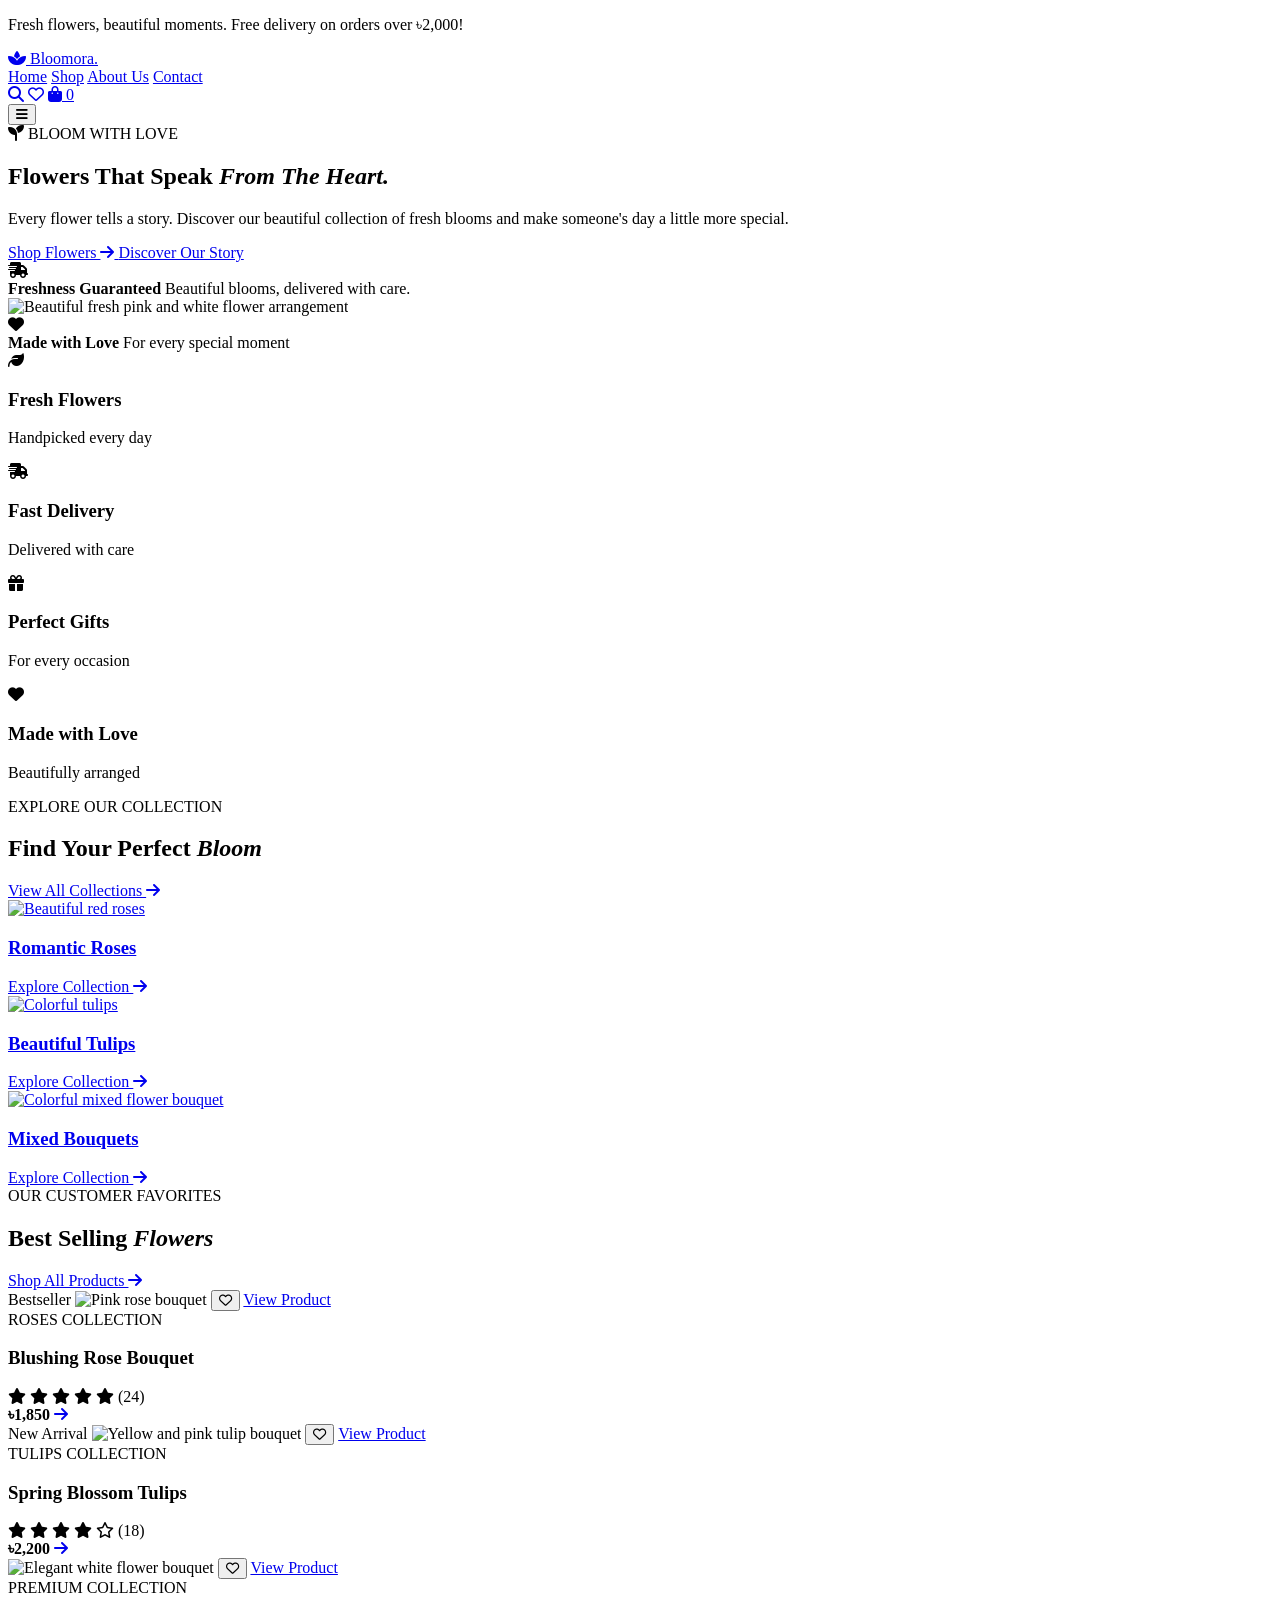
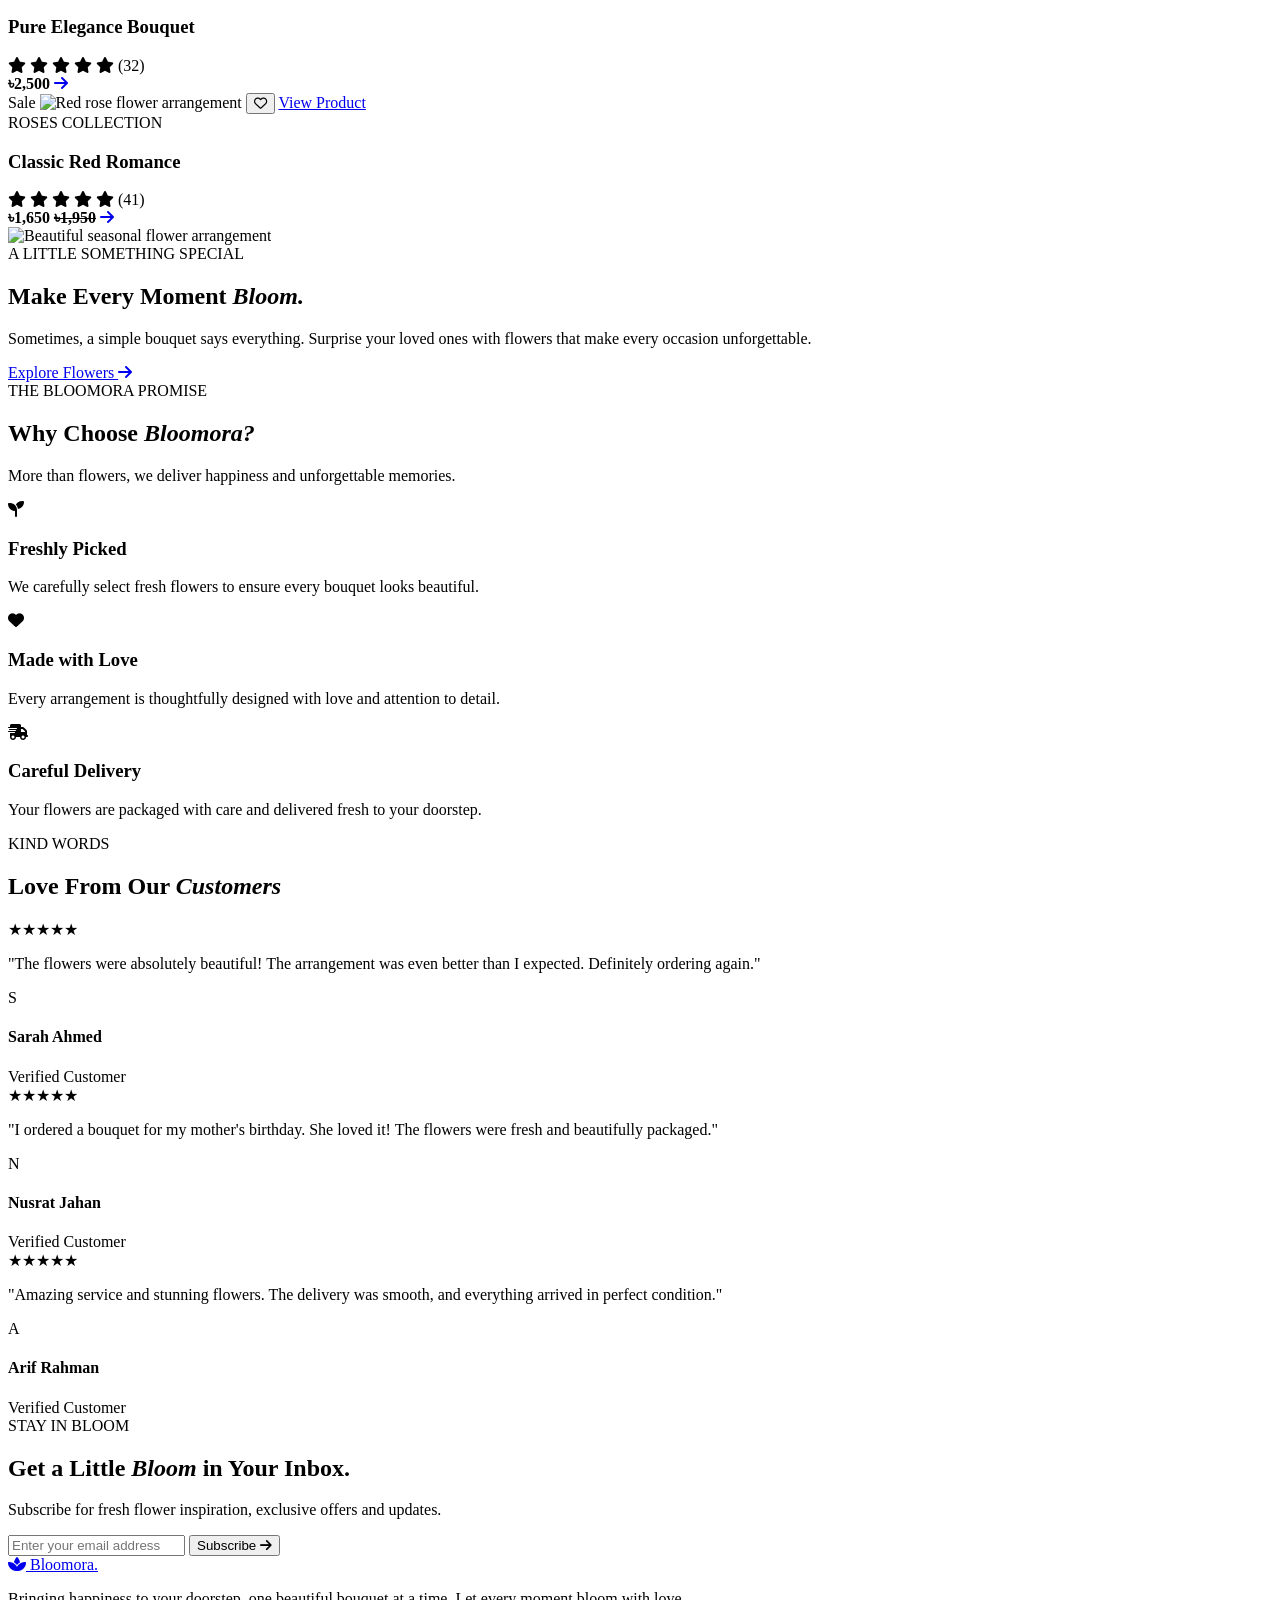
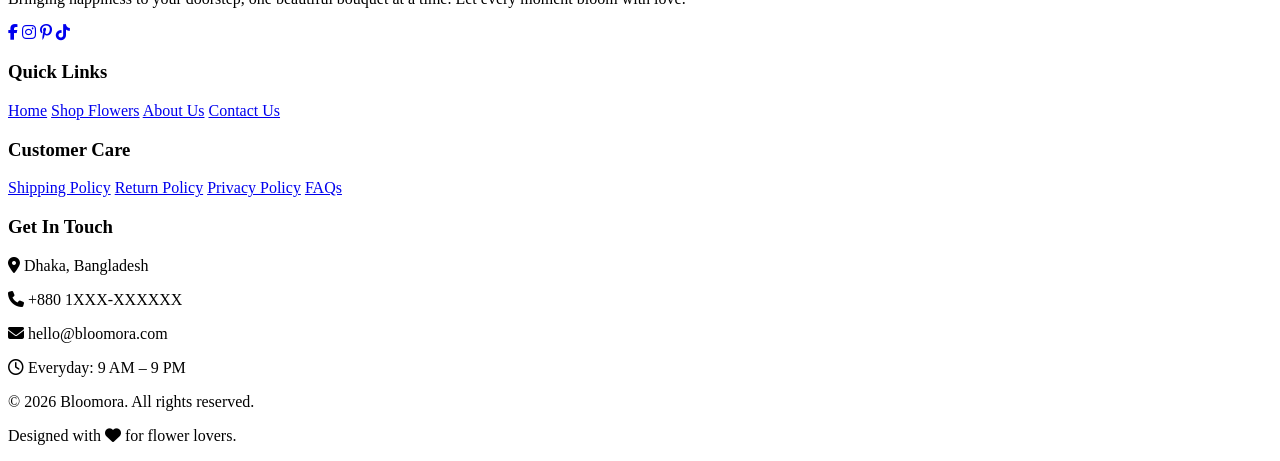
==== index.html @ 62928b1f "Add files via upload" ====
<!DOCTYPE html>
<html lang="en">
<head>
    <meta charset="UTF-8">
    <meta name="viewport" content="width=device-width, initial-scale=1.0">
    <meta name="description" content="Discover beautiful flower bouquets and fresh floral arrangements at Bloomora. Send flowers and make every moment special.">

    <title>Bloomora | Flowers That Speak From The Heart</title>

    <!-- Google Fonts -->
    <link rel="preconnect" href="https://fonts.googleapis.com">
    <link rel="preconnect" href="https://fonts.gstatic.com" crossorigin>
    <link href="https://fonts.googleapis.com/css2?family=DM+Sans:wght@400;500;600;700;800&family=Playfair+Display:ital,wght@0,500;0,600;0,700;1,500;1,600&display=swap" rel="stylesheet">

    <!-- Font Awesome -->
    <link rel="stylesheet" href="https://cdnjs.cloudflare.com/ajax/libs/font-awesome/6.7.2/css/all.min.css">

    <!-- Custom CSS -->
    <link rel="stylesheet" href="css/style.css">
</head>

<body>

    <!-- Announcement Bar -->
    <div class="announcement-bar">
        <p>Fresh flowers, beautiful moments. Free delivery on orders over ৳2,000!</p>
    </div>

    <!-- Header -->
    <header class="header">
        <div class="container navbar">

            <a href="index.html" class="logo">
                <i class="fa-solid fa-spa"></i>
                Bloomora<span>.</span>
            </a>

            <nav class="nav-menu">
                <a href="index.html" class="active">Home</a>
                <a href="product.html">Shop</a>
                <a href="about.html">About Us</a>
                <a href="contact.html">Contact</a>
            </nav>

            <div class="nav-icons">
                <a href="product.html" aria-label="Search"><i class="fa-solid fa-magnifying-glass"></i></a>
                <a href="#" aria-label="Wishlist"><i class="fa-regular fa-heart"></i></a>
                <a href="#" class="cart-icon" aria-label="Shopping cart">
                    <i class="fa-solid fa-bag-shopping"></i>
                    <span>0</span>
                </a>
            </div>

            <button class="menu-toggle" aria-label="Open menu">
                <i class="fa-solid fa-bars"></i>
            </button>

        </div>
    </header>


    <main>

        <!-- Hero Section -->
        <section class="hero">
            <div class="container hero-content">

                <div class="hero-text">
                    <span class="section-tag">
                        <i class="fa-solid fa-seedling"></i>
                        BLOOM WITH LOVE
                    </span>

                    <h1>Flowers That Speak <em>From The Heart.</em></h1>

                    <p>
                        Every flower tells a story. Discover our beautiful
                        collection of fresh blooms and make someone's day
                        a little more special.
                    </p>

                    <div class="hero-buttons">
                        <a href="product.html" class="btn btn-primary">
                            Shop Flowers <i class="fa-solid fa-arrow-right"></i>
                        </a>

                        <a href="about.html" class="btn btn-outline">
                            Discover Our Story
                        </a>
                    </div>

                    <div class="hero-note">
                        <div class="hero-note-icon">
                            <i class="fa-solid fa-truck-fast"></i>
                        </div>
                        <div>
                            <strong>Freshness Guaranteed</strong>
                            <span>Beautiful blooms, delivered with care.</span>
                        </div>
                    </div>
                </div>

                <div class="hero-image">
                    <img
                        src="https://images.unsplash.com/photo-1490750967868-88aa4486c946?auto=format&fit=crop&w=1000&q=85"
                        alt="Beautiful fresh pink and white flower arrangement"
                    >

                    <div class="hero-floating-card">
                        <i class="fa-solid fa-heart"></i>
                        <div>
                            <strong>Made with Love</strong>
                            <span>For every special moment</span>
                        </div>
                    </div>
                </div>

            </div>
        </section>


        <!-- Benefits Section -->
        <section class="benefits-section">
            <div class="container benefits-grid">

                <div class="benefit-item">
                    <i class="fa-solid fa-leaf"></i>
                    <div>
                        <h3>Fresh Flowers</h3>
                        <p>Handpicked every day</p>
                    </div>
                </div>

                <div class="benefit-item">
                    <i class="fa-solid fa-truck-fast"></i>
                    <div>
                        <h3>Fast Delivery</h3>
                        <p>Delivered with care</p>
                    </div>
                </div>

                <div class="benefit-item">
                    <i class="fa-solid fa-gift"></i>
                    <div>
                        <h3>Perfect Gifts</h3>
                        <p>For every occasion</p>
                    </div>
                </div>

                <div class="benefit-item">
                    <i class="fa-solid fa-heart"></i>
                    <div>
                        <h3>Made with Love</h3>
                        <p>Beautifully arranged</p>
                    </div>
                </div>

            </div>
        </section>


        <!-- Categories Section -->
        <section class="categories-section section-padding">
            <div class="container">

                <div class="section-heading">
                    <div>
                        <span class="section-tag">EXPLORE OUR COLLECTION</span>
                        <h2>Find Your Perfect <em>Bloom</em></h2>
                    </div>

                    <a href="product.html" class="text-link">
                        View All Collections <i class="fa-solid fa-arrow-right"></i>
                    </a>
                </div>

                <div class="categories-grid">

                    <a href="product.html" class="category-card">
                        <img
                            src="https://images.unsplash.com/photo-1494972308805-463bc619d34e?auto=format&fit=crop&w=700&q=85"
                            alt="Beautiful red roses"
                        >
                        <div class="category-overlay">
                            <h3>Romantic Roses</h3>
                            <span>Explore Collection <i class="fa-solid fa-arrow-right"></i></span>
                        </div>
                    </a>

                    <a href="product.html" class="category-card">
                        <img
                            src="https://images.unsplash.com/photo-1520763185298-1b434c919102?auto=format&fit=crop&w=700&q=85"
                            alt="Colorful tulips"
                        >
                        <div class="category-overlay">
                            <h3>Beautiful Tulips</h3>
                            <span>Explore Collection <i class="fa-solid fa-arrow-right"></i></span>
                        </div>
                    </a>

                    <a href="product.html" class="category-card">
                        <img
                            src="https://images.unsplash.com/photo-1508610048659-a06b669e3321?auto=format&fit=crop&w=700&q=85"
                            alt="Colorful mixed flower bouquet"
                        >
                        <div class="category-overlay">
                            <h3>Mixed Bouquets</h3>
                            <span>Explore Collection <i class="fa-solid fa-arrow-right"></i></span>
                        </div>
                    </a>

                </div>
            </div>
        </section>


        <!-- Best Sellers -->
        <section class="products-section section-padding">
            <div class="container">

                <div class="section-heading">
                    <div>
                        <span class="section-tag">OUR CUSTOMER FAVORITES</span>
                        <h2>Best Selling <em>Flowers</em></h2>
                    </div>

                    <a href="product.html" class="text-link">
                        Shop All Products <i class="fa-solid fa-arrow-right"></i>
                    </a>
                </div>

                <div class="products-grid">

                    <!-- Product 1 -->
                    <div class="product-card">
                        <div class="product-image">
                            <span class="product-badge">Bestseller</span>
                            <img
                                src="https://images.unsplash.com/photo-1525310072745-f49212b5ac6d?auto=format&fit=crop&w=700&q=85"
                                alt="Pink rose bouquet"
                            >
                            <button class="wishlist-btn" aria-label="Add to wishlist">
                                <i class="fa-regular fa-heart"></i>
                            </button>
                            <a href="product.html" class="quick-view">View Product</a>
                        </div>

                        <div class="product-info">
                            <span class="product-category">ROSES COLLECTION</span>
                            <h3>Blushing Rose Bouquet</h3>
                            <div class="product-rating">
                                <i class="fa-solid fa-star"></i>
                                <i class="fa-solid fa-star"></i>
                                <i class="fa-solid fa-star"></i>
                                <i class="fa-solid fa-star"></i>
                                <i class="fa-solid fa-star"></i>
                                <span>(24)</span>
                            </div>
                            <div class="product-bottom">
                                <strong>৳1,850</strong>
                                <a href="product.html" aria-label="View Blushing Rose Bouquet">
                                    <i class="fa-solid fa-arrow-right"></i>
                                </a>
                            </div>
                        </div>
                    </div>


                    <!-- Product 2 -->
                    <div class="product-card">
                        <div class="product-image">
                            <span class="product-badge badge-new">New Arrival</span>
                            <img
                                src="https://images.unsplash.com/photo-1520763185298-1b434c919102?auto=format&fit=crop&w=700&q=85"
                                alt="Yellow and pink tulip bouquet"
                            >
                            <button class="wishlist-btn" aria-label="Add to wishlist">
                                <i class="fa-regular fa-heart"></i>
                            </button>
                            <a href="product.html" class="quick-view">View Product</a>
                        </div>

                        <div class="product-info">
                            <span class="product-category">TULIPS COLLECTION</span>
                            <h3>Spring Blossom Tulips</h3>
                            <div class="product-rating">
                                <i class="fa-solid fa-star"></i>
                                <i class="fa-solid fa-star"></i>
                                <i class="fa-solid fa-star"></i>
                                <i class="fa-solid fa-star"></i>
                                <i class="fa-regular fa-star"></i>
                                <span>(18)</span>
                            </div>
                            <div class="product-bottom">
                                <strong>৳2,200</strong>
                                <a href="product.html" aria-label="View Spring Blossom Tulips">
                                    <i class="fa-solid fa-arrow-right"></i>
                                </a>
                            </div>
                        </div>
                    </div>


                    <!-- Product 3 -->
                    <div class="product-card">
                        <div class="product-image">
                            <img
                                src="https://images.unsplash.com/photo-1561181286-d3fee7d55364?auto=format&fit=crop&w=700&q=85"
                                alt="Elegant white flower bouquet"
                            >
                            <button class="wishlist-btn" aria-label="Add to wishlist">
                                <i class="fa-regular fa-heart"></i>
                            </button>
                            <a href="product.html" class="quick-view">View Product</a>
                        </div>

                        <div class="product-info">
                            <span class="product-category">PREMIUM COLLECTION</span>
                            <h3>Pure Elegance Bouquet</h3>
                            <div class="product-rating">
                                <i class="fa-solid fa-star"></i>
                                <i class="fa-solid fa-star"></i>
                                <i class="fa-solid fa-star"></i>
                                <i class="fa-solid fa-star"></i>
                                <i class="fa-solid fa-star"></i>
                                <span>(32)</span>
                            </div>
                            <div class="product-bottom">
                                <strong>৳2,500</strong>
                                <a href="product.html" aria-label="View Pure Elegance Bouquet">
                                    <i class="fa-solid fa-arrow-right"></i>
                                </a>
                            </div>
                        </div>
                    </div>


                    <!-- Product 4 -->
                    <div class="product-card">
                        <div class="product-image">
                            <span class="product-badge badge-sale">Sale</span>
                            <img
                                src="https://images.unsplash.com/photo-1494972308805-463bc619d34e?auto=format&fit=crop&w=700&q=85"
                                alt="Red rose flower arrangement"
                            >
                            <button class="wishlist-btn" aria-label="Add to wishlist">
                                <i class="fa-regular fa-heart"></i>
                            </button>
                            <a href="product.html" class="quick-view">View Product</a>
                        </div>

                        <div class="product-info">
                            <span class="product-category">ROSES COLLECTION</span>
                            <h3>Classic Red Romance</h3>
                            <div class="product-rating">
                                <i class="fa-solid fa-star"></i>
                                <i class="fa-solid fa-star"></i>
                                <i class="fa-solid fa-star"></i>
                                <i class="fa-solid fa-star"></i>
                                <i class="fa-solid fa-star"></i>
                                <span>(41)</span>
                            </div>
                            <div class="product-bottom">
                                <strong>৳1,650 <del>৳1,950</del></strong>
                                <a href="product.html" aria-label="View Classic Red Romance">
                                    <i class="fa-solid fa-arrow-right"></i>
                                </a>
                            </div>
                        </div>
                    </div>

                </div>
            </div>
        </section>


        <!-- Promotional Banner -->
        <section class="promo-section">
            <div class="container promo-container">

                <div class="promo-image">
                    <img
                        src="https://images.unsplash.com/photo-1455659817273-f96807779a8a?auto=format&fit=crop&w=1000&q=85"
                        alt="Beautiful seasonal flower arrangement"
                    >
                </div>

                <div class="promo-content">
                    <span class="section-tag">A LITTLE SOMETHING SPECIAL</span>
                    <h2>Make Every Moment <em>Bloom.</em></h2>
                    <p>
                        Sometimes, a simple bouquet says everything.
                        Surprise your loved ones with flowers that make
                        every occasion unforgettable.
                    </p>

                    <a href="product.html" class="btn btn-primary">
                        Explore Flowers <i class="fa-solid fa-arrow-right"></i>
                    </a>
                </div>

            </div>
        </section>


        <!-- Why Choose Us -->
        <section class="why-section section-padding">
            <div class="container">

                <div class="section-heading centered-heading">
                    <span class="section-tag">THE BLOOMORA PROMISE</span>
                    <h2>Why Choose <em>Bloomora?</em></h2>
                    <p>More than flowers, we deliver happiness and unforgettable memories.</p>
                </div>

                <div class="why-grid">

                    <div class="why-card">
                        <div class="why-icon">
                            <i class="fa-solid fa-seedling"></i>
                        </div>
                        <h3>Freshly Picked</h3>
                        <p>We carefully select fresh flowers to ensure every bouquet looks beautiful.</p>
                    </div>

                    <div class="why-card">
                        <div class="why-icon">
                            <i class="fa-solid fa-heart"></i>
                        </div>
                        <h3>Made with Love</h3>
                        <p>Every arrangement is thoughtfully designed with love and attention to detail.</p>
                    </div>

                    <div class="why-card">
                        <div class="why-icon">
                            <i class="fa-solid fa-truck-fast"></i>
                        </div>
                        <h3>Careful Delivery</h3>
                        <p>Your flowers are packaged with care and delivered fresh to your doorstep.</p>
                    </div>

                </div>
            </div>
        </section>


        <!-- Testimonials -->
        <section class="testimonial-section section-padding">
            <div class="container">

                <div class="section-heading centered-heading">
                    <span class="section-tag">KIND WORDS</span>
                    <h2>Love From Our <em>Customers</em></h2>
                </div>

                <div class="testimonial-grid">

                    <div class="testimonial-card">
                        <div class="testimonial-stars">★★★★★</div>
                        <p>
                            "The flowers were absolutely beautiful!
                            The arrangement was even better than I expected.
                            Definitely ordering again."
                        </p>
                        <div class="customer-info">
                            <div class="customer-avatar">S</div>
                            <div>
                                <h4>Sarah Ahmed</h4>
                                <span>Verified Customer</span>
                            </div>
                        </div>
                    </div>

                    <div class="testimonial-card featured-testimonial">
                        <div class="testimonial-stars">★★★★★</div>
                        <p>
                            "I ordered a bouquet for my mother's birthday.
                            She loved it! The flowers were fresh and
                            beautifully packaged."
                        </p>
                        <div class="customer-info">
                            <div class="customer-avatar">N</div>
                            <div>
                                <h4>Nusrat Jahan</h4>
                                <span>Verified Customer</span>
                            </div>
                        </div>
                    </div>

                    <div class="testimonial-card">
                        <div class="testimonial-stars">★★★★★</div>
                        <p>
                            "Amazing service and stunning flowers.
                            The delivery was smooth, and everything
                            arrived in perfect condition."
                        </p>
                        <div class="customer-info">
                            <div class="customer-avatar">A</div>
                            <div>
                                <h4>Arif Rahman</h4>
                                <span>Verified Customer</span>
                            </div>
                        </div>
                    </div>

                </div>
            </div>
        </section>


        <!-- Newsletter -->
        <section class="newsletter-section">
            <div class="container newsletter-container">

                <div>
                    <span class="section-tag">STAY IN BLOOM</span>
                    <h2>Get a Little <em>Bloom</em> in Your Inbox.</h2>
                    <p>Subscribe for fresh flower inspiration, exclusive offers and updates.</p>
                </div>

                <form class="newsletter-form">
                    <input type="email" placeholder="Enter your email address" required>
                    <button type="submit">Subscribe <i class="fa-solid fa-arrow-right"></i></button>
                </form>

            </div>
        </section>

    </main>


    <!-- Footer -->
    <footer class="footer">
        <div class="container">

            <div class="footer-grid">

                <div class="footer-about">
                    <a href="index.html" class="logo footer-logo">
                        <i class="fa-solid fa-spa"></i>
                        Bloomora<span>.</span>
                    </a>

                    <p>
                        Bringing happiness to your doorstep, one beautiful
                        bouquet at a time. Let every moment bloom with love.
                    </p>

                    <div class="social-links">
                        <a href="#" aria-label="Facebook"><i class="fa-brands fa-facebook-f"></i></a>
                        <a href="#" aria-label="Instagram"><i class="fa-brands fa-instagram"></i></a>
                        <a href="#" aria-label="Pinterest"><i class="fa-brands fa-pinterest-p"></i></a>
                        <a href="#" aria-label="TikTok"><i class="fa-brands fa-tiktok"></i></a>
                    </div>
                </div>


                <div class="footer-links">
                    <h3>Quick Links</h3>
                    <a href="index.html">Home</a>
                    <a href="product.html">Shop Flowers</a>
                    <a href="about.html">About Us</a>
                    <a href="contact.html">Contact Us</a>
                </div>


                <div class="footer-links">
                    <h3>Customer Care</h3>
                    <a href="#">Shipping Policy</a>
                    <a href="#">Return Policy</a>
                    <a href="#">Privacy Policy</a>
                    <a href="#">FAQs</a>
                </div>


                <div class="footer-contact">
                    <h3>Get In Touch</h3>
                    <p><i class="fa-solid fa-location-dot"></i> Dhaka, Bangladesh</p>
                    <p><i class="fa-solid fa-phone"></i> +880 1XXX-XXXXXX</p>
                    <p><i class="fa-solid fa-envelope"></i> hello@bloomora.com</p>
                    <p><i class="fa-regular fa-clock"></i> Everyday: 9 AM – 9 PM</p>
                </div>

            </div>

            <div class="footer-bottom">
                <p>© 2026 Bloomora. All rights reserved.</p>
                <p>Designed with <i class="fa-solid fa-heart"></i> for flower lovers.</p>
            </div>

        </div>
    </footer>

</body>
</html>
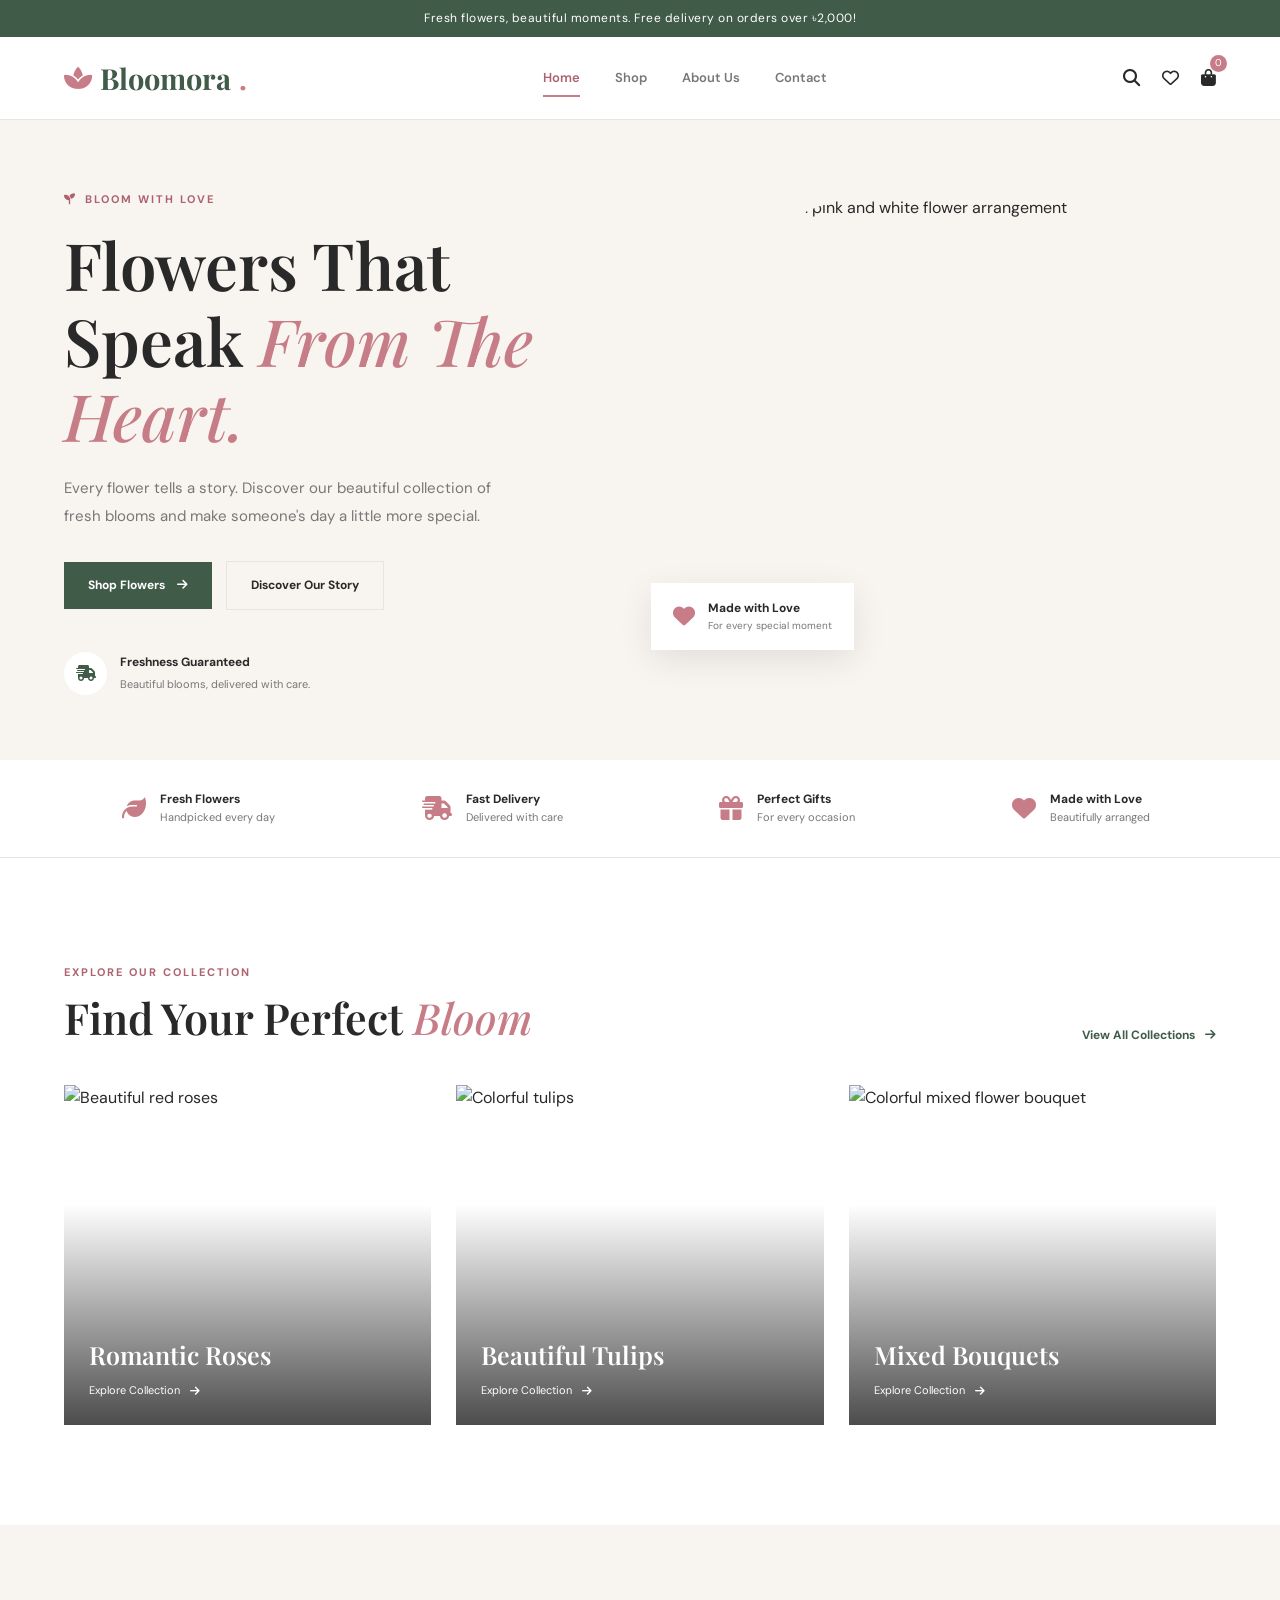
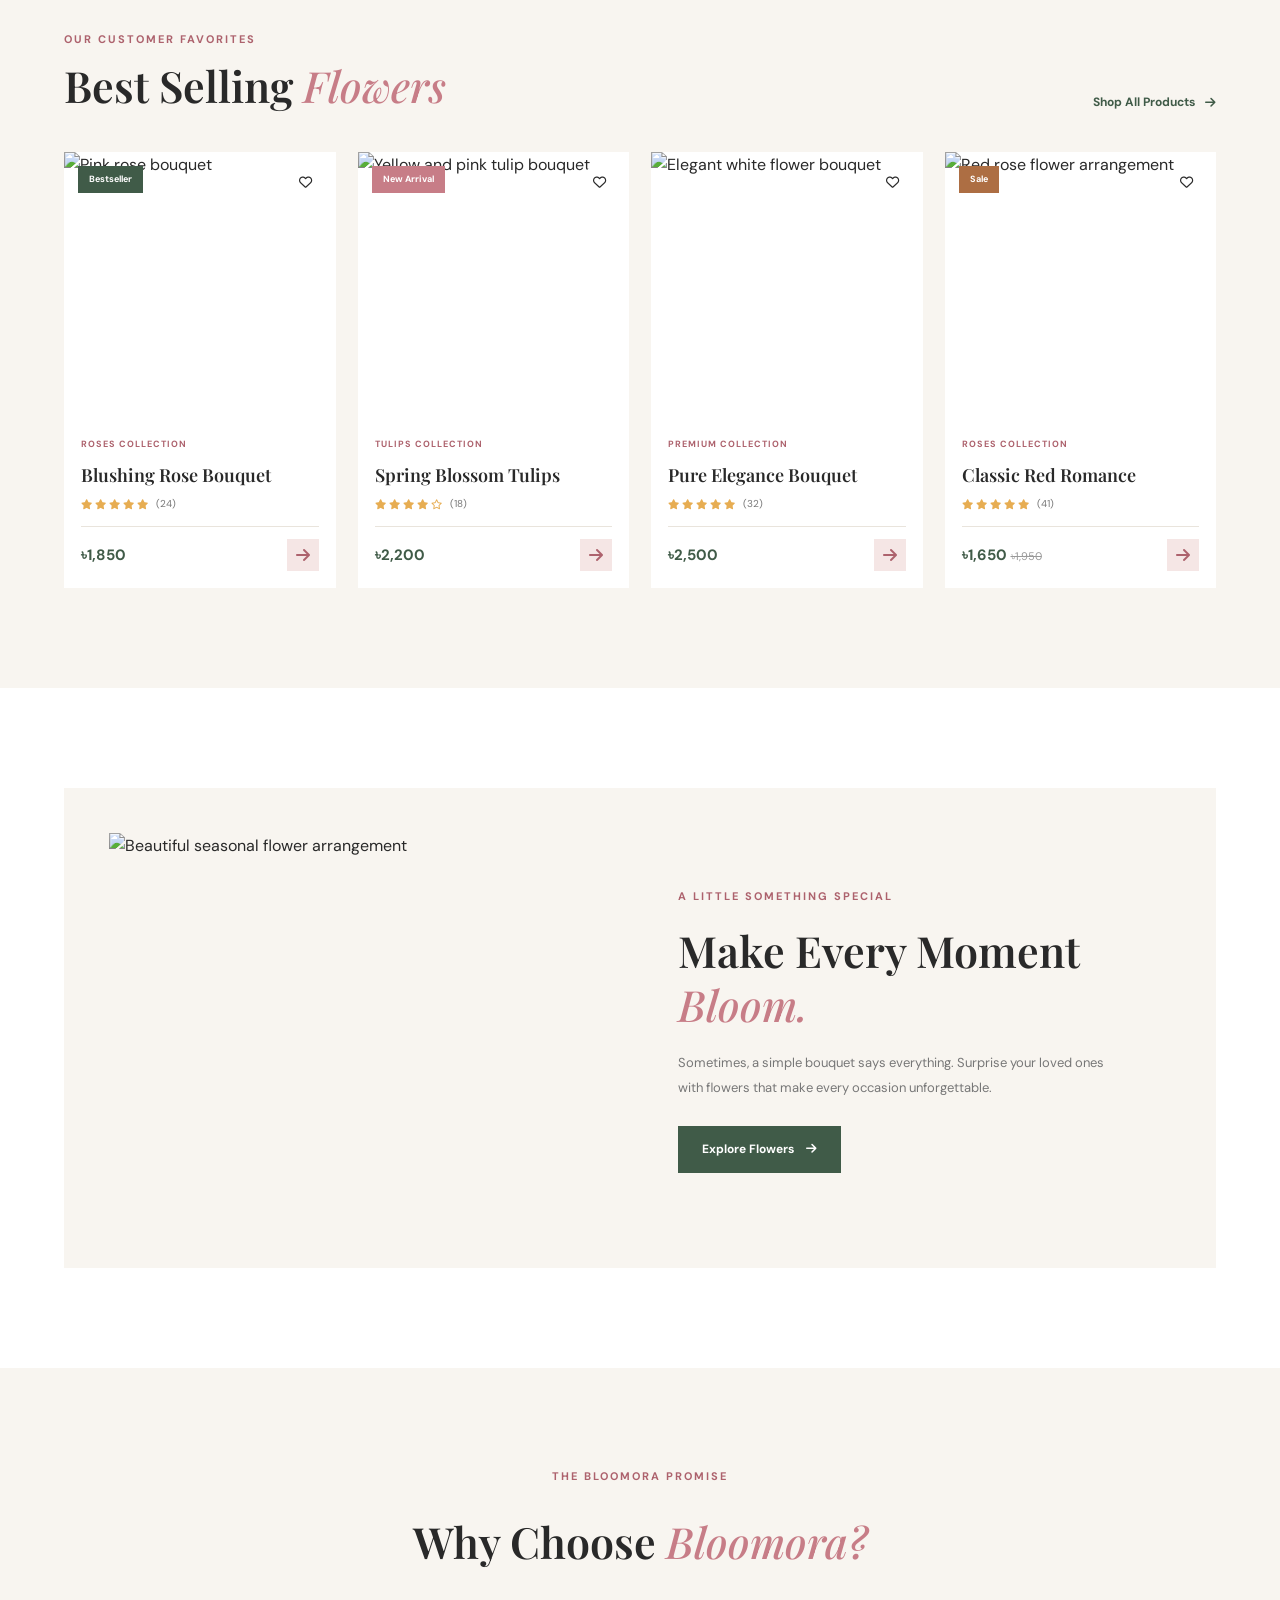
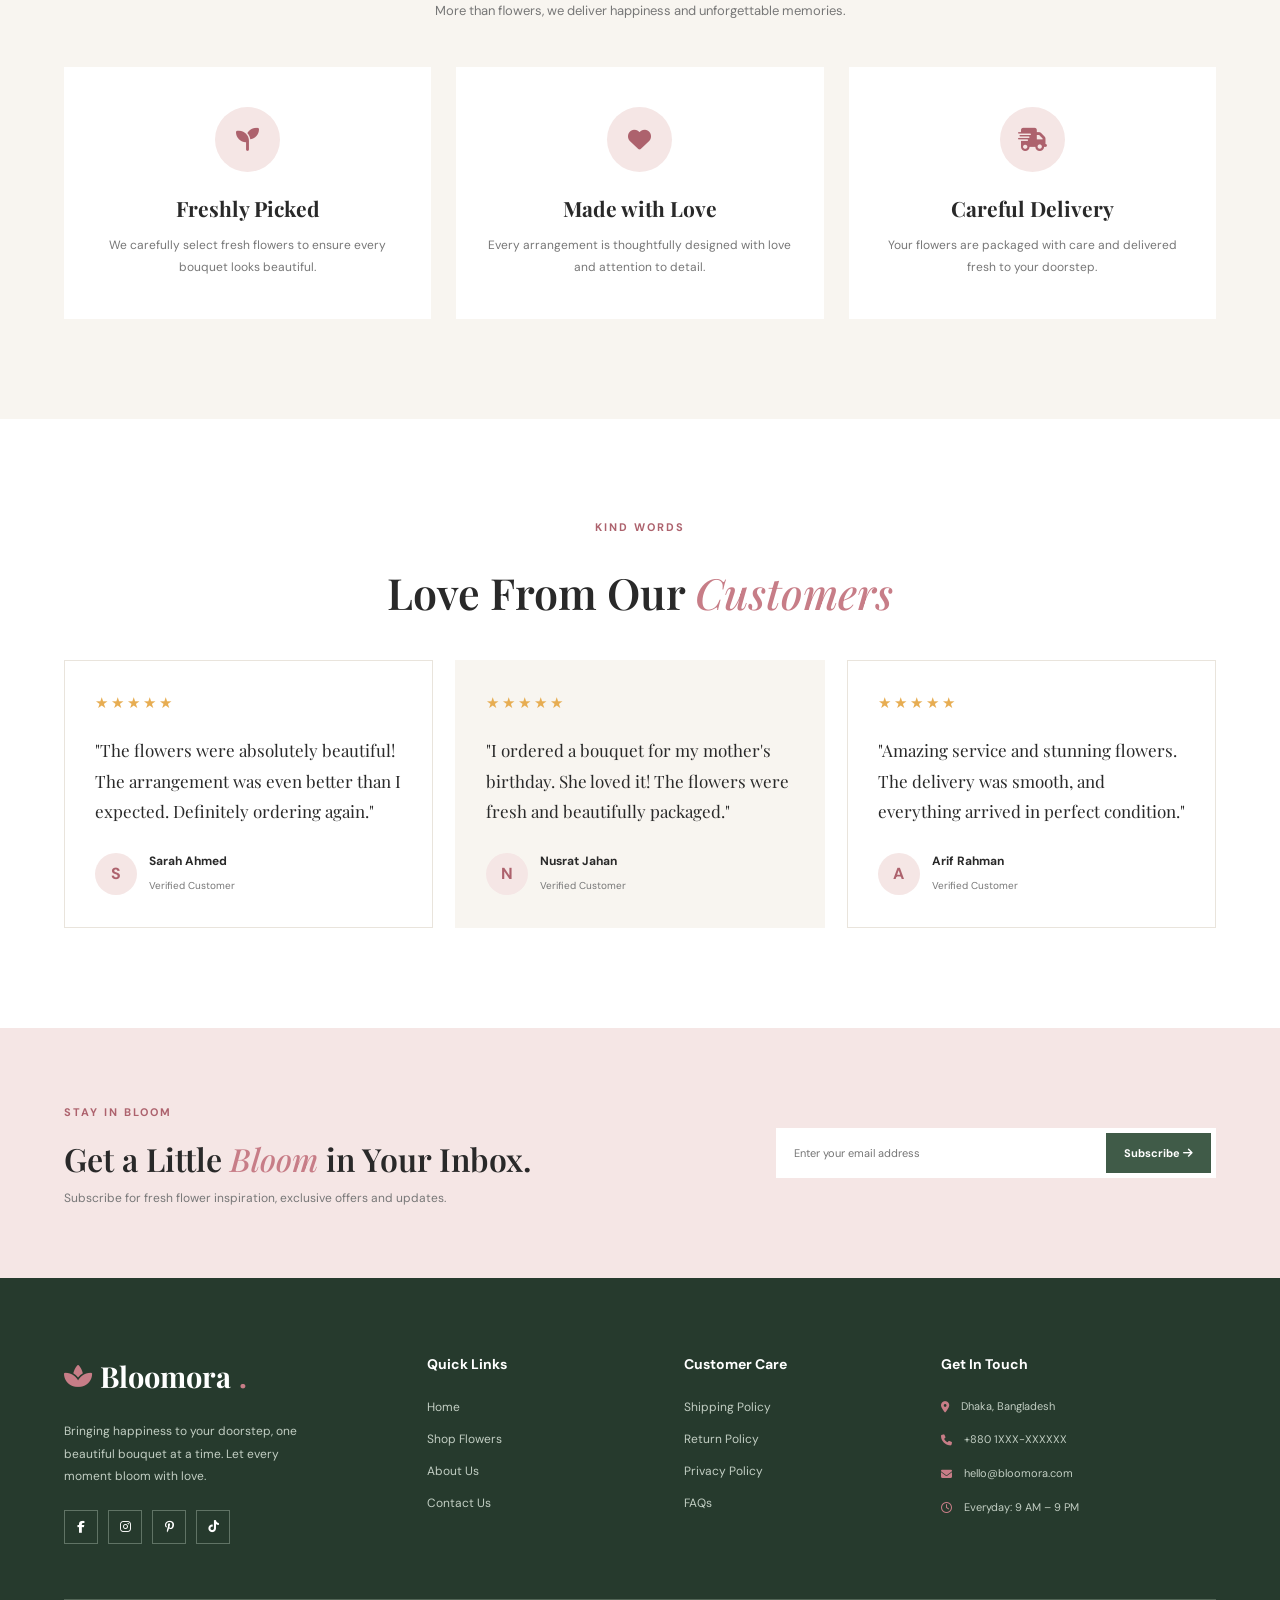
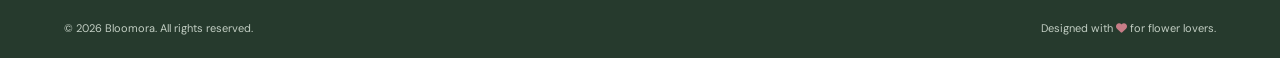
==== commit 1fbd3e57: "Add files via upload" ====
--- a/index.html
+++ b/index.html
@@ -17,7 +17,7 @@
     <link rel="stylesheet" href="https://cdnjs.cloudflare.com/ajax/libs/font-awesome/6.7.2/css/all.min.css">
 
     <!-- Custom CSS -->
-    <link rel="stylesheet" href="css/style.css">
+    <link rel="stylesheet" href="style.css">
 </head>
 
 <body>
--- a/style.css
+++ b/style.css
@@ -0,0 +1,2616 @@
+
+/* =========================================
+   BLOOMORA - GLOBAL STYLES
+========================================= */
+
+@import url('https://fonts.googleapis.com/css2?family=DM+Sans:wght@400;500;600;700;800&family=Playfair+Display:ital,wght@0,500;0,600;0,700;1,500;1,600&display=swap');
+
+:root {
+    --primary: #c77d87;
+    --primary-dark: #ad626d;
+    --secondary: #405b48;
+    --secondary-dark: #304936;
+    --background: #f8f5f0;
+    --white: #ffffff;
+    --text: #292929;
+    --text-light: #777777;
+    --border: #e9e4dc;
+    --pink-light: #f5e6e5;
+
+    --heading-font: 'Playfair Display', serif;
+    --body-font: 'DM Sans', sans-serif;
+
+    --container-width: 1200px;
+}
+
+* {
+    margin: 0;
+    padding: 0;
+    box-sizing: border-box;
+}
+
+html {
+    scroll-behavior: smooth;
+}
+
+body {
+    font-family: var(--body-font);
+    color: var(--text);
+    background: var(--white);
+    line-height: 1.6;
+}
+
+a {
+    text-decoration: none;
+    color: inherit;
+}
+
+button,
+input {
+    font-family: inherit;
+}
+
+button {
+    cursor: pointer;
+}
+
+img {
+    display: block;
+    width: 100%;
+}
+
+.container {
+    width: min(90%, var(--container-width));
+    margin: 0 auto;
+}
+
+.section-padding {
+    padding: 100px 0;
+}
+
+
+/* =========================================
+   ANNOUNCEMENT BAR
+========================================= */
+
+.announcement-bar {
+    background: var(--secondary);
+    color: var(--white);
+    text-align: center;
+    padding: 9px 15px;
+    font-size: 12px;
+    letter-spacing: 0.5px;
+}
+
+
+/* =========================================
+   HEADER & NAVIGATION
+========================================= */
+
+.header {
+    background: var(--white);
+    border-bottom: 1px solid var(--border);
+    position: sticky;
+    top: 0;
+    z-index: 1000;
+}
+
+.navbar {
+    min-height: 82px;
+    display: flex;
+    align-items: center;
+    justify-content: space-between;
+    gap: 30px;
+}
+
+.logo {
+    font-family: var(--heading-font);
+    font-size: 29px;
+    font-weight: 700;
+    color: var(--secondary);
+    display: flex;
+    align-items: center;
+    gap: 8px;
+    white-space: nowrap;
+}
+
+.logo i {
+    font-size: 25px;
+    color: var(--primary);
+}
+
+.logo span {
+    color: var(--primary);
+}
+
+.nav-menu {
+    display: flex;
+    align-items: center;
+    gap: 35px;
+}
+
+.nav-menu a {
+    font-size: 13px;
+    font-weight: 600;
+    color: var(--text-light);
+    transition: 0.3s ease;
+    position: relative;
+}
+
+.nav-menu a:hover,
+.nav-menu a.active {
+    color: var(--primary-dark);
+}
+
+.nav-menu a::after {
+    content: '';
+    position: absolute;
+    left: 0;
+    bottom: -8px;
+    width: 0;
+    height: 2px;
+    background: var(--primary);
+    transition: 0.3s ease;
+}
+
+.nav-menu a:hover::after,
+.nav-menu a.active::after {
+    width: 100%;
+}
+
+.nav-icons {
+    display: flex;
+    align-items: center;
+    gap: 22px;
+}
+
+.nav-icons a {
+    color: var(--text);
+    font-size: 17px;
+    transition: 0.3s ease;
+    position: relative;
+}
+
+.nav-icons a:hover {
+    color: var(--primary);
+}
+
+.cart-icon span {
+    position: absolute;
+    top: -10px;
+    right: -11px;
+    width: 17px;
+    height: 17px;
+    background: var(--primary);
+    color: white;
+    border-radius: 50%;
+    font-size: 10px;
+    display: flex;
+    justify-content: center;
+    align-items: center;
+}
+
+.menu-toggle {
+    display: none;
+    border: none;
+    background: transparent;
+    font-size: 22px;
+    color: var(--secondary);
+}
+
+
+/* =========================================
+   HERO SECTION
+========================================= */
+
+.hero {
+    background: var(--background);
+    padding: 65px 0;
+    overflow: hidden;
+}
+
+.hero-content {
+    display: grid;
+    grid-template-columns: 1fr 0.95fr;
+    align-items: center;
+    gap: 65px;
+}
+
+.section-tag {
+    display: inline-flex;
+    align-items: center;
+    gap: 8px;
+    color: var(--primary-dark);
+    font-size: 11px;
+    font-weight: 700;
+    letter-spacing: 2px;
+    margin-bottom: 18px;
+}
+
+.hero-text h1 {
+    font-family: var(--heading-font);
+    font-size: clamp(43px, 5.1vw, 67px);
+    line-height: 1.15;
+    font-weight: 600;
+    max-width: 580px;
+    margin-bottom: 22px;
+}
+
+.hero-text h1 em,
+.section-heading h2 em,
+.promo-content h2 em,
+.newsletter-container h2 em {
+    color: var(--primary);
+    font-weight: 500;
+}
+
+.hero-text > p {
+    color: var(--text-light);
+    font-size: 15px;
+    max-width: 460px;
+    line-height: 1.9;
+    margin-bottom: 30px;
+}
+
+.hero-buttons {
+    display: flex;
+    align-items: center;
+    flex-wrap: wrap;
+    gap: 14px;
+}
+
+.btn {
+    display: inline-flex;
+    align-items: center;
+    justify-content: center;
+    gap: 12px;
+    padding: 14px 24px;
+    font-size: 12px;
+    font-weight: 700;
+    transition: 0.3s ease;
+}
+
+.btn-primary {
+    background: var(--secondary);
+    color: var(--white);
+}
+
+.btn-primary:hover {
+    background: var(--primary-dark);
+    transform: translateY(-3px);
+}
+
+.btn-outline {
+    border: 1px solid var(--border);
+    color: var(--text);
+    background: transparent;
+}
+
+.btn-outline:hover {
+    border-color: var(--primary);
+    color: var(--primary-dark);
+}
+
+.hero-note {
+    display: flex;
+    align-items: center;
+    gap: 13px;
+    margin-top: 42px;
+}
+
+.hero-note-icon {
+    width: 43px;
+    height: 43px;
+    background: var(--white);
+    color: var(--secondary);
+    border-radius: 50%;
+    display: grid;
+    place-items: center;
+}
+
+.hero-note strong,
+.hero-note span {
+    display: block;
+}
+
+.hero-note strong {
+    font-size: 12px;
+}
+
+.hero-note span {
+    font-size: 11px;
+    color: var(--text-light);
+    margin-top: 3px;
+}
+
+.hero-image {
+    height: 490px;
+    position: relative;
+}
+
+.hero-image > img {
+    height: 100%;
+    object-fit: cover;
+    border-radius: 200px 200px 8px 8px;
+}
+
+.hero-floating-card {
+    position: absolute;
+    bottom: 35px;
+    left: -35px;
+    background: var(--white);
+    padding: 16px 22px;
+    display: flex;
+    align-items: center;
+    gap: 13px;
+    box-shadow: 0 10px 35px rgba(0, 0, 0, 0.09);
+}
+
+.hero-floating-card > i {
+    font-size: 22px;
+    color: var(--primary);
+}
+
+.hero-floating-card strong,
+.hero-floating-card span {
+    display: block;
+}
+
+.hero-floating-card strong {
+    font-size: 12px;
+}
+
+.hero-floating-card span {
+    font-size: 10px;
+    color: var(--text-light);
+}
+
+
+/* =========================================
+   BENEFITS SECTION
+========================================= */
+
+.benefits-section {
+    padding: 30px 0;
+    border-bottom: 1px solid var(--border);
+}
+
+.benefits-grid {
+    display: grid;
+    grid-template-columns: repeat(4, 1fr);
+    gap: 25px;
+}
+
+.benefit-item {
+    display: flex;
+    align-items: center;
+    justify-content: center;
+    gap: 14px;
+}
+
+.benefit-item > i {
+    font-size: 24px;
+    color: var(--primary);
+}
+
+.benefit-item h3 {
+    font-size: 12px;
+    font-weight: 700;
+}
+
+.benefit-item p {
+    font-size: 11px;
+    color: var(--text-light);
+}
+
+
+/* =========================================
+   SECTION HEADINGS
+========================================= */
+
+.section-heading {
+    display: flex;
+    align-items: end;
+    justify-content: space-between;
+    gap: 20px;
+    margin-bottom: 40px;
+}
+
+.section-heading .section-tag {
+    margin-bottom: 10px;
+}
+
+.section-heading h2,
+.promo-content h2,
+.newsletter-container h2 {
+    font-family: var(--heading-font);
+    font-size: clamp(32px, 3.5vw, 43px);
+    line-height: 1.25;
+    font-weight: 600;
+}
+
+.text-link {
+    color: var(--secondary);
+    font-size: 12px;
+    font-weight: 700;
+    display: inline-flex;
+    align-items: center;
+    gap: 10px;
+    transition: 0.3s ease;
+    white-space: nowrap;
+}
+
+.text-link:hover {
+    color: var(--primary-dark);
+    gap: 15px;
+}
+
+
+/* =========================================
+   CATEGORIES SECTION
+========================================= */
+
+.categories-section {
+    background: var(--white);
+}
+
+.categories-grid {
+    display: grid;
+    grid-template-columns: repeat(3, 1fr);
+    gap: 25px;
+}
+
+.category-card {
+    position: relative;
+    height: 340px;
+    overflow: hidden;
+}
+
+.category-card img {
+    height: 100%;
+    object-fit: cover;
+    transition: transform 0.6s ease;
+}
+
+.category-card:hover img {
+    transform: scale(1.08);
+}
+
+.category-card::after {
+    content: '';
+    position: absolute;
+    inset: 0;
+    background: linear-gradient(
+        to top,
+        rgba(0, 0, 0, 0.7),
+        transparent 65%
+    );
+}
+
+.category-overlay {
+    position: absolute;
+    z-index: 2;
+    bottom: 25px;
+    left: 25px;
+    color: var(--white);
+}
+
+.category-overlay h3 {
+    font-family: var(--heading-font);
+    font-size: 25px;
+    font-weight: 600;
+    margin-bottom: 7px;
+}
+
+.category-overlay span {
+    font-size: 11px;
+    display: flex;
+    align-items: center;
+    gap: 10px;
+}
+
+
+/* =========================================
+   PRODUCTS SECTION
+========================================= */
+
+.products-section {
+    background: var(--background);
+}
+
+.products-grid {
+    display: grid;
+    grid-template-columns: repeat(4, 1fr);
+    gap: 22px;
+}
+
+.product-card {
+    background: var(--white);
+    overflow: hidden;
+    transition: 0.3s ease;
+}
+
+.product-card:hover {
+    transform: translateY(-6px);
+    box-shadow: 0 15px 35px rgba(0, 0, 0, 0.06);
+}
+
+.product-image {
+    height: 260px;
+    position: relative;
+    overflow: hidden;
+}
+
+.product-image > img {
+    height: 100%;
+    object-fit: cover;
+    transition: transform 0.5s ease;
+}
+
+.product-card:hover .product-image > img {
+    transform: scale(1.07);
+}
+
+.product-badge {
+    position: absolute;
+    top: 14px;
+    left: 14px;
+    z-index: 2;
+    padding: 6px 11px;
+    background: var(--secondary);
+    color: var(--white);
+    font-size: 9px;
+    font-weight: 700;
+}
+
+.badge-new {
+    background: var(--primary);
+}
+
+.badge-sale {
+    background: #ad6e43;
+}
+
+.wishlist-btn {
+    position: absolute;
+    top: 13px;
+    right: 13px;
+    z-index: 2;
+    background: var(--white);
+    border: none;
+    border-radius: 50%;
+    width: 34px;
+    height: 34px;
+    display: grid;
+    place-items: center;
+    color: var(--text);
+    transition: 0.3s ease;
+}
+
+.wishlist-btn:hover {
+    background: var(--primary);
+    color: var(--white);
+}
+
+.quick-view {
+    position: absolute;
+    bottom: -45px;
+    left: 0;
+    width: 100%;
+    text-align: center;
+    padding: 12px;
+    background: var(--secondary);
+    color: var(--white);
+    font-size: 11px;
+    font-weight: 700;
+    transition: 0.3s ease;
+}
+
+.product-card:hover .quick-view {
+    bottom: 0;
+}
+
+.product-info {
+    padding: 17px;
+}
+
+.product-category {
+    font-size: 9px;
+    font-weight: 700;
+    letter-spacing: 1px;
+    color: var(--primary-dark);
+}
+
+.product-info h3 {
+    font-family: var(--heading-font);
+    font-size: 18px;
+    font-weight: 600;
+    margin: 6px 0;
+}
+
+.product-rating {
+    display: flex;
+    align-items: center;
+    gap: 3px;
+    color: #e7ad52;
+    font-size: 10px;
+}
+
+.product-rating span {
+    color: var(--text-light);
+    margin-left: 5px;
+}
+
+.product-bottom {
+    border-top: 1px solid var(--border);
+    padding-top: 12px;
+    margin-top: 14px;
+    display: flex;
+    align-items: center;
+    justify-content: space-between;
+}
+
+.product-bottom strong {
+    font-size: 15px;
+    color: var(--secondary);
+}
+
+.product-bottom del {
+    font-size: 11px;
+    color: #999;
+    font-weight: 400;
+}
+
+.product-bottom a {
+    width: 32px;
+    height: 32px;
+    display: grid;
+    place-items: center;
+    background: var(--pink-light);
+    color: var(--primary-dark);
+    transition: 0.3s ease;
+}
+
+.product-bottom a:hover {
+    background: var(--secondary);
+    color: var(--white);
+}
+
+
+/* =========================================
+   PROMOTIONAL BANNER
+========================================= */
+
+.promo-section {
+    padding: 100px 0;
+    background: var(--white);
+}
+
+.promo-container {
+    display: grid;
+    grid-template-columns: 1fr 1fr;
+    align-items: center;
+    gap: 75px;
+    background: var(--background);
+    padding: 45px;
+}
+
+.promo-image {
+    height: 390px;
+    overflow: hidden;
+}
+
+.promo-image img {
+    height: 100%;
+    object-fit: cover;
+}
+
+.promo-content h2 {
+    margin-bottom: 20px;
+}
+
+.promo-content p {
+    font-size: 13px;
+    line-height: 1.9;
+    color: var(--text-light);
+    margin-bottom: 25px;
+    max-width: 430px;
+}
+
+
+/* =========================================
+   WHY CHOOSE US
+========================================= */
+
+.why-section {
+    background: var(--background);
+}
+
+.centered-heading {
+    display: flex;
+    flex-direction: column;
+    align-items: center;
+    text-align: center;
+}
+
+.centered-heading p {
+    font-size: 13px;
+    color: var(--text-light);
+    margin-top: 12px;
+}
+
+.why-grid {
+    display: grid;
+    grid-template-columns: repeat(3, 1fr);
+    gap: 25px;
+    margin-top: 45px;
+}
+
+.why-card {
+    background: var(--white);
+    text-align: center;
+    padding: 40px 25px;
+    transition: 0.3s ease;
+}
+
+.why-card:hover {
+    transform: translateY(-6px);
+    box-shadow: 0 12px 30px rgba(0, 0, 0, 0.05);
+}
+
+.why-icon {
+    width: 65px;
+    height: 65px;
+    margin: 0 auto 20px;
+    display: grid;
+    place-items: center;
+    background: var(--pink-light);
+    color: var(--primary-dark);
+    border-radius: 50%;
+    font-size: 23px;
+}
+
+.why-card h3 {
+    font-family: var(--heading-font);
+    font-size: 21px;
+    margin-bottom: 10px;
+}
+
+.why-card p {
+    font-size: 12px;
+    line-height: 1.8;
+    color: var(--text-light);
+}
+
+
+/* =========================================
+   TESTIMONIALS
+========================================= */
+
+.testimonial-section {
+    background: var(--white);
+}
+
+.testimonial-grid {
+    display: grid;
+    grid-template-columns: repeat(3, 1fr);
+    gap: 22px;
+    margin-top: 35px;
+}
+
+.testimonial-card {
+    border: 1px solid var(--border);
+    padding: 30px;
+    transition: 0.3s ease;
+}
+
+.testimonial-card:hover {
+    border-color: var(--primary);
+    transform: translateY(-5px);
+}
+
+.featured-testimonial {
+    background: var(--background);
+    border-color: var(--background);
+}
+
+.testimonial-stars {
+    color: #e7ad52;
+    font-size: 15px;
+    letter-spacing: 3px;
+    margin-bottom: 20px;
+}
+
+.testimonial-card > p {
+    font-family: var(--heading-font);
+    font-size: 17px;
+    line-height: 1.8;
+    margin-bottom: 25px;
+}
+
+.customer-info {
+    display: flex;
+    align-items: center;
+    gap: 12px;
+}
+
+.customer-avatar {
+    width: 42px;
+    height: 42px;
+    background: var(--pink-light);
+    color: var(--primary-dark);
+    border-radius: 50%;
+    display: grid;
+    place-items: center;
+    font-weight: 700;
+}
+
+.customer-info h4 {
+    font-size: 12px;
+}
+
+.customer-info span {
+    font-size: 10px;
+    color: var(--text-light);
+}
+
+
+/* =========================================
+   NEWSLETTER
+========================================= */
+
+.newsletter-section {
+    padding: 70px 0;
+    background: var(--pink-light);
+}
+
+.newsletter-container {
+    display: flex;
+    align-items: center;
+    justify-content: space-between;
+    gap: 40px;
+}
+
+.newsletter-container h2 {
+    font-size: 32px;
+}
+
+.newsletter-container p {
+    font-size: 12px;
+    color: var(--text-light);
+    margin-top: 10px;
+}
+
+.newsletter-form {
+    display: flex;
+    width: min(100%, 440px);
+    background: var(--white);
+    padding: 5px;
+}
+
+.newsletter-form input {
+    flex: 1;
+    min-width: 0;
+    padding: 13px;
+    border: none;
+    outline: none;
+    font-size: 11px;
+}
+
+.newsletter-form button {
+    border: none;
+    padding: 13px 18px;
+    background: var(--secondary);
+    color: var(--white);
+    font-size: 11px;
+    font-weight: 700;
+    white-space: nowrap;
+    transition: 0.3s ease;
+}
+
+.newsletter-form button:hover {
+    background: var(--primary-dark);
+}
+
+
+/* =========================================
+   FOOTER
+========================================= */
+
+.footer {
+    background: #263a2d;
+    color: var(--white);
+    padding: 75px 0 0;
+}
+
+.footer-grid {
+    display: grid;
+    grid-template-columns: 1.5fr 1fr 1fr 1.3fr;
+    gap: 45px;
+    padding-bottom: 55px;
+}
+
+.footer-logo {
+    color: var(--white);
+    margin-bottom: 20px;
+}
+
+.footer-about > p {
+    font-size: 12px;
+    line-height: 1.9;
+    color: #c2cec3;
+    max-width: 260px;
+}
+
+.social-links {
+    display: flex;
+    gap: 10px;
+    margin-top: 22px;
+}
+
+.social-links a {
+    width: 34px;
+    height: 34px;
+    border: 1px solid #607365;
+    display: grid;
+    place-items: center;
+    font-size: 12px;
+    transition: 0.3s ease;
+}
+
+.social-links a:hover {
+    background: var(--primary);
+    border-color: var(--primary);
+}
+
+.footer-links h3,
+.footer-contact h3 {
+    font-size: 14px;
+    margin-bottom: 22px;
+}
+
+.footer-links a {
+    display: block;
+    color: #c2cec3;
+    font-size: 12px;
+    margin-bottom: 13px;
+    transition: 0.3s ease;
+}
+
+.footer-links a:hover {
+    color: var(--primary);
+    padding-left: 5px;
+}
+
+.footer-contact p {
+    display: flex;
+    align-items: flex-start;
+    gap: 12px;
+    font-size: 11px;
+    color: #c2cec3;
+    margin-bottom: 16px;
+}
+
+.footer-contact i {
+    color: var(--primary);
+    margin-top: 4px;
+}
+
+.footer-bottom {
+    padding: 20px 0;
+    border-top: 1px solid #526556;
+    display: flex;
+    align-items: center;
+    justify-content: space-between;
+    gap: 20px;
+    color: #c2cec3;
+    font-size: 11px;
+}
+
+.footer-bottom i {
+    color: var(--primary);
+}
+
+
+/* =========================================
+   RESPONSIVE DESIGN - TABLETS
+========================================= */
+
+@media (max-width: 992px) {
+
+    .nav-menu {
+        gap: 20px;
+    }
+
+    .hero-content {
+        gap: 35px;
+    }
+
+    .hero-image {
+        height: 400px;
+    }
+
+    .products-grid {
+        grid-template-columns: repeat(2, 1fr);
+    }
+
+    .product-image {
+        height: 300px;
+    }
+
+    .promo-container {
+        gap: 35px;
+        padding: 30px;
+    }
+
+    .footer-grid {
+        grid-template-columns: repeat(2, 1fr);
+    }
+
+}
+
+
+/* =========================================
+   RESPONSIVE DESIGN - MOBILE
+========================================= */
+
+@media (max-width: 768px) {
+
+    .section-padding {
+        padding: 70px 0;
+    }
+
+    .announcement-bar {
+        font-size: 10px;
+    }
+
+    .navbar {
+        min-height: 70px;
+    }
+
+    .logo {
+        font-size: 25px;
+    }
+
+    .nav-menu {
+        display: none;
+    }
+
+    .nav-icons {
+        margin-left: auto;
+        gap: 16px;
+    }
+
+    .menu-toggle {
+        display: block;
+    }
+
+    .hero {
+        padding: 50px 0;
+    }
+
+    .hero-content {
+        grid-template-columns: 1fr;
+        gap: 40px;
+    }
+
+    .hero-text h1 {
+        font-size: 48px;
+    }
+
+    .hero-image {
+        height: 420px;
+        max-width: 500px;
+        width: 100%;
+        margin: 0 auto;
+    }
+
+    .hero-floating-card {
+        left: 10px;
+    }
+
+    .benefits-grid {
+        grid-template-columns: repeat(2, 1fr);
+        row-gap: 25px;
+    }
+
+    .benefit-item {
+        justify-content: flex-start;
+    }
+
+    .section-heading {
+        align-items: flex-start;
+        flex-direction: column;
+    }
+
+    .categories-grid {
+        grid-template-columns: 1fr;
+    }
+
+    .category-card {
+        height: 320px;
+    }
+
+    .products-grid {
+        grid-template-columns: repeat(2, 1fr);
+        gap: 15px;
+    }
+
+    .product-image {
+        height: 230px;
+    }
+
+    .product-info {
+        padding: 13px;
+    }
+
+    .product-info h3 {
+        font-size: 16px;
+    }
+
+    .promo-container {
+        grid-template-columns: 1fr;
+        padding: 25px;
+    }
+
+    .promo-image {
+        height: 300px;
+    }
+
+    .why-grid,
+    .testimonial-grid {
+        grid-template-columns: 1fr;
+    }
+
+    .newsletter-container {
+        flex-direction: column;
+        align-items: flex-start;
+    }
+
+    .newsletter-form {
+        width: 100%;
+    }
+
+    .footer-grid {
+        grid-template-columns: repeat(2, 1fr);
+        gap: 35px 20px;
+    }
+
+}
+
+
+/* =========================================
+   SMALL MOBILE DEVICES
+========================================= */
+
+@media (max-width: 480px) {
+
+    .container {
+        width: 92%;
+    }
+
+    .section-padding {
+        padding: 55px 0;
+    }
+
+    .nav-icons {
+        gap: 12px;
+    }
+
+    .nav-icons a {
+        font-size: 15px;
+    }
+
+    .hero-text h1 {
+        font-size: 40px;
+    }
+
+    .hero-text > p {
+        font-size: 13px;
+    }
+
+    .hero-buttons {
+        align-items: stretch;
+        flex-direction: column;
+    }
+
+    .btn {
+        width: 100%;
+    }
+
+    .hero-image {
+        height: 340px;
+    }
+
+    .benefits-grid {
+        grid-template-columns: 1fr 1fr;
+        gap: 20px 10px;
+    }
+
+    .benefit-item {
+        gap: 8px;
+    }
+
+    .benefit-item > i {
+        font-size: 19px;
+    }
+
+    .benefit-item h3 {
+        font-size: 10px;
+    }
+
+    .benefit-item p {
+        font-size: 9px;
+    }
+
+    .section-heading h2 {
+        font-size: 32px;
+    }
+
+    .products-grid {
+        gap: 12px;
+    }
+
+    .product-image {
+        height: 175px;
+    }
+
+    .product-info h3 {
+        font-size: 14px;
+    }
+
+    .product-category {
+        font-size: 8px;
+    }
+
+    .product-bottom strong {
+        font-size: 12px;
+    }
+
+    .product-bottom del {
+        font-size: 9px;
+    }
+
+    .quick-view {
+        display: none;
+    }
+
+    .promo-image {
+        height: 230px;
+    }
+
+    .promo-container {
+        padding: 18px;
+    }
+
+    .newsletter-container h2 {
+        font-size: 28px;
+    }
+
+    .newsletter-form button {
+        padding: 12px;
+        font-size: 10px;
+    }
+
+    .footer-grid {
+        grid-template-columns: 1fr 1fr;
+    }
+
+    .footer-bottom {
+        flex-direction: column;
+        text-align: center;
+    }
+
+}
+
+
+
+
+/* =========================================
+   BLOOMORA PRODUCT PAGE
+========================================= */
+
+/* Shop Hero */
+
+.shop-hero {
+    background: var(--background);
+    text-align: center;
+    padding: 85px 0;
+}
+
+.shop-hero h1 {
+    font-family: var(--heading-font);
+    font-size: clamp(35px, 5vw, 55px);
+    font-weight: 600;
+    line-height: 1.25;
+}
+
+.shop-hero h1 em {
+    color: var(--primary);
+    font-weight: 500;
+}
+
+.shop-hero p {
+    max-width: 540px;
+    margin: 15px auto 0;
+    font-size: 13px;
+    color: var(--text-light);
+    line-height: 1.9;
+}
+
+
+/* Breadcrumb */
+
+.breadcrumb {
+    display: flex;
+    align-items: center;
+    gap: 12px;
+    padding-top: 25px;
+    font-size: 11px;
+    color: var(--text-light);
+}
+
+.breadcrumb a:hover {
+    color: var(--primary);
+}
+
+.breadcrumb i {
+    font-size: 9px;
+}
+
+.breadcrumb span {
+    color: var(--secondary);
+    font-weight: 700;
+}
+
+
+/* Shop Categories */
+
+.shop-categories {
+    padding: 35px 0;
+    border-bottom: 1px solid var(--border);
+}
+
+.shop-category-list {
+    display: flex;
+    justify-content: center;
+    flex-wrap: wrap;
+    gap: 15px;
+}
+
+.shop-category-item {
+    display: flex;
+    align-items: center;
+    gap: 10px;
+    padding: 12px 20px;
+    background: var(--background);
+    color: var(--text-light);
+    font-size: 12px;
+    font-weight: 600;
+    transition: 0.3s ease;
+}
+
+.shop-category-item i {
+    color: var(--primary);
+}
+
+.shop-category-item:hover,
+.shop-category-item.active {
+    background: var(--secondary);
+    color: var(--white);
+}
+
+.shop-category-item.active i,
+.shop-category-item:hover i {
+    color: var(--white);
+}
+
+
+/* Shop Toolbar */
+
+.shop-toolbar {
+    display: flex;
+    align-items: center;
+    justify-content: space-between;
+    gap: 20px;
+    margin-bottom: 35px;
+}
+
+.shop-toolbar h2 {
+    font-family: var(--heading-font);
+    font-size: 26px;
+    font-weight: 600;
+}
+
+.shop-toolbar p {
+    color: var(--text-light);
+    font-size: 11px;
+    margin-top: 5px;
+}
+
+.shop-sort {
+    display: flex;
+    align-items: center;
+    gap: 12px;
+}
+
+.shop-sort label {
+    font-size: 11px;
+    color: var(--text-light);
+}
+
+.shop-sort select {
+    border: 1px solid var(--border);
+    background: var(--white);
+    padding: 12px 15px;
+    outline: none;
+    font-size: 11px;
+    color: var(--text);
+}
+
+
+/* Shop Layout */
+
+.shop-layout {
+    display: grid;
+    grid-template-columns: 230px 1fr;
+    gap: 35px;
+    align-items: start;
+}
+
+
+/* Sidebar */
+
+.shop-sidebar {
+    border: 1px solid var(--border);
+    padding: 22px;
+}
+
+.filter-group {
+    padding-bottom: 25px;
+    margin-bottom: 25px;
+    border-bottom: 1px solid var(--border);
+}
+
+.filter-group h3 {
+    font-family: var(--heading-font);
+    font-size: 19px;
+    margin-bottom: 17px;
+}
+
+.filter-group label {
+    display: flex;
+    align-items: center;
+    gap: 10px;
+    margin-bottom: 13px;
+    font-size: 11px;
+    color: var(--text-light);
+    cursor: pointer;
+}
+
+.filter-group label span {
+    margin-left: auto;
+    color: #999;
+}
+
+.filter-group input {
+    accent-color: var(--primary);
+    cursor: pointer;
+}
+
+
+/* Color Filters */
+
+.color-filters {
+    display: flex;
+    gap: 10px;
+    flex-wrap: wrap;
+}
+
+.color-option {
+    width: 27px;
+    height: 27px;
+    border: 2px solid var(--white);
+    outline: 1px solid var(--border);
+    border-radius: 50%;
+    transition: 0.3s ease;
+}
+
+.color-option:hover {
+    outline: 2px solid var(--primary);
+}
+
+.color-option.pink {
+    background: #e6a8bb;
+}
+
+.color-option.red {
+    background: #c43c4d;
+}
+
+.color-option.yellow {
+    background: #e9c65d;
+}
+
+.color-option.white {
+    background: #f4f0e9;
+}
+
+.color-option.purple {
+    background: #9a75b8;
+}
+
+
+/* Sidebar Promotional Card */
+
+.sidebar-promo {
+    background: var(--pink-light);
+    padding: 22px 17px;
+    text-align: center;
+}
+
+.sidebar-promo > i {
+    color: var(--primary-dark);
+    font-size: 28px;
+    margin-bottom: 12px;
+}
+
+.sidebar-promo h3 {
+    font-family: var(--heading-font);
+    font-size: 19px;
+    margin-bottom: 10px;
+}
+
+.sidebar-promo p {
+    color: var(--text-light);
+    font-size: 11px;
+    line-height: 1.8;
+    margin-bottom: 15px;
+}
+
+.sidebar-promo a {
+    color: var(--secondary);
+    font-size: 11px;
+    font-weight: 700;
+}
+
+
+/* Product Grid */
+
+.shop-product-grid {
+    display: grid;
+    grid-template-columns: repeat(3, 1fr);
+    gap: 20px;
+}
+
+.shop-product-grid .product-image {
+    height: 220px;
+}
+
+.shop-product-grid .product-info {
+    padding: 13px;
+}
+
+.shop-product-grid .product-info h3 {
+    font-size: 16px;
+}
+
+
+/* Pagination */
+
+.pagination {
+    display: flex;
+    align-items: center;
+    justify-content: center;
+    gap: 10px;
+    margin-top: 60px;
+}
+
+.pagination a {
+    width: 38px;
+    height: 38px;
+    display: grid;
+    place-items: center;
+    border: 1px solid var(--border);
+    font-size: 12px;
+    transition: 0.3s ease;
+}
+
+.pagination .active,
+.pagination a:hover {
+    background: var(--secondary);
+    border-color: var(--secondary);
+    color: var(--white);
+}
+
+.page-arrow {
+    color: var(--secondary);
+}
+
+
+/* Shop Promo */
+
+.shop-promo {
+    background: var(--background);
+    padding: 65px 0;
+}
+
+.shop-promo-content {
+    display: flex;
+    align-items: center;
+    justify-content: space-between;
+    gap: 30px;
+}
+
+.shop-promo h2 {
+    font-family: var(--heading-font);
+    font-size: 38px;
+    line-height: 1.3;
+}
+
+.shop-promo h2 em {
+    color: var(--primary);
+}
+
+.shop-promo p {
+    font-size: 12px;
+    color: var(--text-light);
+    margin-top: 12px;
+}
+
+
+/* =========================================
+   PRODUCT PAGE RESPONSIVE
+========================================= */
+
+@media (max-width: 1100px) {
+
+    .shop-product-grid {
+        grid-template-columns: repeat(2, 1fr);
+    }
+
+    .shop-layout {
+        grid-template-columns: 200px 1fr;
+        gap: 20px;
+    }
+
+}
+
+
+@media (max-width: 768px) {
+
+    .shop-hero {
+        padding: 65px 0;
+    }
+
+    .shop-category-list {
+        justify-content: flex-start;
+    }
+
+    .shop-layout {
+        grid-template-columns: 1fr;
+    }
+
+    .shop-sidebar {
+        display: grid;
+        grid-template-columns: repeat(2, 1fr);
+        gap: 20px;
+    }
+
+    .filter-group {
+        margin-bottom: 0;
+    }
+
+    .sidebar-promo {
+        grid-column: span 2;
+    }
+
+    .shop-product-grid {
+        grid-template-columns: repeat(2, 1fr);
+    }
+
+    .shop-product-grid .product-image {
+        height: 240px;
+    }
+
+    .shop-promo-content {
+        align-items: flex-start;
+        flex-direction: column;
+    }
+
+}
+
+
+@media (max-width: 480px) {
+
+    .shop-hero {
+        padding: 50px 0;
+    }
+
+    .shop-hero h1 {
+        font-size: 35px;
+    }
+
+    .shop-toolbar {
+        align-items: flex-start;
+        flex-direction: column;
+    }
+
+    .shop-sort {
+        width: 100%;
+        justify-content: space-between;
+    }
+
+    .shop-sort select {
+        flex: 1;
+        min-width: 0;
+    }
+
+    .shop-sidebar {
+        grid-template-columns: 1fr;
+    }
+
+    .sidebar-promo {
+        grid-column: auto;
+    }
+
+    .shop-product-grid {
+        gap: 12px;
+    }
+
+    .shop-product-grid .product-image {
+        height: 170px;
+    }
+
+    .shop-product-grid .product-info h3 {
+        font-size: 14px;
+    }
+
+    .shop-promo h2 {
+        font-size: 30px;
+    }
+
+}
+
+
+
+
+
+/* =========================================
+   BLOOMORA ABOUT PAGE
+========================================= */
+
+
+/* About Hero */
+
+.about-hero {
+    background: var(--background);
+    text-align: center;
+    padding: 85px 0 65px;
+}
+
+.about-hero h1 {
+    font-family: var(--heading-font);
+    font-size: clamp(40px, 5vw, 58px);
+    line-height: 1.2;
+    font-weight: 600;
+}
+
+.about-hero h1 em {
+    color: var(--primary);
+    font-weight: 500;
+}
+
+.about-hero p {
+    max-width: 560px;
+    margin: 20px auto 0;
+    font-size: 13px;
+    line-height: 1.9;
+    color: var(--text-light);
+}
+
+.about-breadcrumb {
+    justify-content: center;
+    margin-top: 25px;
+}
+
+
+/* Our Story */
+
+.story-grid {
+    display: grid;
+    grid-template-columns: 1fr 1fr;
+    gap: 85px;
+    align-items: center;
+}
+
+.story-images {
+    height: 480px;
+    position: relative;
+    padding: 0 50px 45px 0;
+}
+
+.story-image-main {
+    width: 85%;
+    height: 100%;
+    overflow: hidden;
+}
+
+.story-image-main img,
+.story-image-small img {
+    width: 100%;
+    height: 100%;
+    object-fit: cover;
+}
+
+.story-image-small {
+    position: absolute;
+    right: 0;
+    bottom: 0;
+    width: 45%;
+    height: 200px;
+    border: 8px solid var(--white);
+    overflow: hidden;
+}
+
+.story-floating-label {
+    position: absolute;
+    top: 25px;
+    right: 0;
+    padding: 13px 17px;
+    background: var(--white);
+    box-shadow: 0 5px 20px rgba(0,0,0,0.08);
+    display: flex;
+    align-items: center;
+    gap: 10px;
+    font-size: 11px;
+    font-weight: 700;
+}
+
+.story-floating-label i {
+    color: var(--primary);
+    font-size: 17px;
+}
+
+.story-content h2,
+.about-why-content h2 {
+    font-family: var(--heading-font);
+    font-size: clamp(34px, 4vw, 44px);
+    line-height: 1.25;
+    margin-bottom: 22px;
+    font-weight: 600;
+}
+
+.story-content h2 em,
+.about-why-content h2 em {
+    color: var(--primary);
+    font-weight: 500;
+}
+
+.story-content > p,
+.about-why-content > p {
+    font-size: 13px;
+    line-height: 1.9;
+    color: var(--text-light);
+    margin-bottom: 15px;
+}
+
+.story-content .btn {
+    margin-top: 15px;
+}
+
+
+/* Statistics */
+
+.about-stats {
+    padding: 55px 0;
+    background: var(--secondary);
+    color: var(--white);
+}
+
+.stats-grid {
+    display: grid;
+    grid-template-columns: repeat(4, 1fr);
+    gap: 25px;
+}
+
+.stat-item {
+    text-align: center;
+    border-right: 1px solid rgba(255,255,255,0.2);
+}
+
+.stat-item:last-child {
+    border-right: none;
+}
+
+.stat-item i {
+    color: #e9b8bd;
+    font-size: 25px;
+    margin-bottom: 12px;
+}
+
+.stat-item h2 {
+    font-family: var(--heading-font);
+    font-size: 28px;
+    margin-bottom: 5px;
+}
+
+.stat-item p {
+    color: #d4ded5;
+    font-size: 11px;
+}
+
+
+/* Mission & Vision */
+
+.mission-section {
+    background: var(--white);
+}
+
+.mission-grid {
+    display: grid;
+    grid-template-columns: repeat(2, 1fr);
+    gap: 30px;
+    margin-top: 40px;
+}
+
+.mission-card {
+    background: var(--background);
+}
+
+.mission-image {
+    height: 270px;
+    overflow: hidden;
+}
+
+.mission-image img {
+    width: 100%;
+    height: 100%;
+    object-fit: cover;
+    transition: transform 0.5s ease;
+}
+
+.mission-card:hover .mission-image img {
+    transform: scale(1.06);
+}
+
+.mission-content {
+    padding: 30px;
+}
+
+.mission-content .section-tag {
+    margin-bottom: 10px;
+}
+
+.mission-content h3 {
+    font-family: var(--heading-font);
+    font-size: 25px;
+    margin-bottom: 12px;
+}
+
+.mission-content p {
+    font-size: 12px;
+    line-height: 1.9;
+    color: var(--text-light);
+}
+
+
+/* Core Values */
+
+.values-section {
+    background: var(--background);
+}
+
+.values-grid {
+    display: grid;
+    grid-template-columns: repeat(4, 1fr);
+    gap: 20px;
+    margin-top: 45px;
+}
+
+.value-card {
+    padding: 35px 20px;
+    background: var(--white);
+    text-align: center;
+    transition: 0.3s ease;
+}
+
+.value-card:hover {
+    transform: translateY(-7px);
+    box-shadow: 0 12px 30px rgba(0,0,0,0.05);
+}
+
+.value-icon {
+    width: 65px;
+    height: 65px;
+    display: grid;
+    place-items: center;
+    margin: 0 auto 20px;
+    border-radius: 50%;
+    background: var(--pink-light);
+    color: var(--primary-dark);
+    font-size: 23px;
+}
+
+.value-card h3 {
+    font-family: var(--heading-font);
+    font-size: 21px;
+    margin-bottom: 12px;
+}
+
+.value-card p {
+    color: var(--text-light);
+    font-size: 11px;
+    line-height: 1.9;
+}
+
+
+/* Why Bloomora */
+
+.about-why-section {
+    background: var(--white);
+}
+
+.about-why-grid {
+    display: grid;
+    grid-template-columns: 1fr 0.9fr;
+    gap: 75px;
+    align-items: center;
+}
+
+.why-list {
+    margin: 25px 0;
+}
+
+.why-list-item {
+    display: flex;
+    align-items: flex-start;
+    gap: 14px;
+    margin-bottom: 20px;
+}
+
+.why-list-item > i {
+    color: var(--primary);
+    font-size: 18px;
+    margin-top: 3px;
+}
+
+.why-list-item h4 {
+    font-size: 13px;
+    margin-bottom: 4px;
+}
+
+.why-list-item p {
+    font-size: 11px;
+    color: var(--text-light);
+    line-height: 1.8;
+}
+
+.about-why-image {
+    height: 500px;
+    position: relative;
+}
+
+.about-why-image img {
+    width: 100%;
+    height: 100%;
+    object-fit: cover;
+}
+
+.why-image-label {
+    position: absolute;
+    bottom: 25px;
+    left: -25px;
+    padding: 16px 25px;
+    background: var(--white);
+    box-shadow: 0 5px 25px rgba(0,0,0,0.08);
+}
+
+.why-image-label span {
+    font-family: var(--heading-font);
+    font-size: 20px;
+    font-style: italic;
+    color: var(--secondary);
+}
+
+
+/* Call to Action */
+
+.about-cta {
+    padding: 90px 0;
+    text-align: center;
+    background: var(--pink-light);
+}
+
+.about-cta-content h2 {
+    font-family: var(--heading-font);
+    font-size: clamp(32px, 4vw, 45px);
+    line-height: 1.3;
+}
+
+.about-cta-content h2 em {
+    color: var(--primary-dark);
+    font-weight: 500;
+}
+
+.about-cta-content > p {
+    max-width: 500px;
+    margin: 15px auto 25px;
+    font-size: 12px;
+    line-height: 1.9;
+    color: var(--text-light);
+}
+
+
+/* =========================================
+   ABOUT PAGE RESPONSIVE
+========================================= */
+
+@media (max-width: 992px) {
+
+    .story-grid,
+    .about-why-grid {
+        gap: 40px;
+    }
+
+    .values-grid {
+        grid-template-columns: repeat(2, 1fr);
+    }
+
+    .story-images {
+        height: 400px;
+    }
+
+    .about-why-image {
+        height: 420px;
+    }
+
+}
+
+
+@media (max-width: 768px) {
+
+    .about-hero {
+        padding: 65px 0;
+    }
+
+    .story-grid,
+    .about-why-grid {
+        grid-template-columns: 1fr;
+    }
+
+    .story-images {
+        max-width: 550px;
+        width: 100%;
+        margin: 0 auto;
+    }
+
+    .stats-grid {
+        grid-template-columns: repeat(2, 1fr);
+        row-gap: 35px;
+    }
+
+    .stat-item:nth-child(2) {
+        border-right: none;
+    }
+
+    .mission-grid {
+        grid-template-columns: 1fr;
+    }
+
+    .about-why-image {
+        height: 400px;
+        margin-left: 20px;
+    }
+
+}
+
+
+@media (max-width: 480px) {
+
+    .about-hero h1 {
+        font-size: 37px;
+    }
+
+    .story-images {
+        height: 330px;
+        padding-right: 35px;
+        padding-bottom: 35px;
+    }
+
+    .story-image-small {
+        height: 145px;
+        border-width: 5px;
+    }
+
+    .story-content h2,
+    .about-why-content h2 {
+        font-size: 34px;
+    }
+
+    .stats-grid {
+        gap: 25px 10px;
+    }
+
+    .stat-item h2 {
+        font-size: 23px;
+    }
+
+    .stat-item p {
+        font-size: 9px;
+    }
+
+    .values-grid {
+        grid-template-columns: 1fr;
+    }
+
+    .mission-image {
+        height: 220px;
+    }
+
+    .mission-content {
+        padding: 22px;
+    }
+
+    .mission-content h3 {
+        font-size: 21px;
+    }
+
+    .about-why-image {
+        height: 330px;
+    }
+
+    .why-image-label {
+        left: -15px;
+        padding: 12px 16px;
+    }
+
+    .why-image-label span {
+        font-size: 16px;
+    }
+
+    .about-cta {
+        padding: 65px 0;
+    }
+
+}
+
+
+
+
+
+/* =========================================
+   CONTACT PAGE
+========================================= */
+
+.contact-hero {
+    min-height: 340px;
+    display: flex;
+    align-items: center;
+    justify-content: center;
+    text-align: center;
+    padding: 80px 20px;
+    background: linear-gradient(135deg, #f8e9e8, #fdf5ef);
+}
+
+.contact-hero-content {
+    max-width: 700px;
+}
+
+.contact-hero h1 {
+    font-family: var(--heading-font);
+    font-size: clamp(38px, 5vw, 58px);
+    color: var(--secondary);
+    margin: 18px 0;
+}
+
+.contact-hero h1 span {
+    color: var(--primary);
+    font-style: italic;
+}
+
+.contact-hero p {
+    color: var(--text-light);
+    line-height: 1.8;
+    max-width: 580px;
+    margin: auto;
+}
+
+.contact-breadcrumb {
+    display: flex;
+    align-items: center;
+    gap: 12px;
+    padding-top: 25px;
+    font-size: 14px;
+    color: var(--text-light);
+}
+
+.contact-breadcrumb a {
+    color: var(--primary);
+}
+
+.contact-breadcrumb i {
+    font-size: 10px;
+}
+
+/* Contact Information */
+
+.contact-heading,
+.contact-map-heading {
+    text-align: center;
+    max-width: 650px;
+    margin: 0 auto 45px;
+}
+
+.contact-heading h2,
+.contact-map-heading h2 {
+    font-family: var(--heading-font);
+    font-size: 38px;
+    color: var(--secondary);
+    margin: 14px 0;
+}
+
+.contact-heading p,
+.contact-map-heading p {
+    color: var(--text-light);
+    line-height: 1.8;
+}
+
+.contact-info-grid {
+    display: grid;
+    grid-template-columns: repeat(4, 1fr);
+    gap: 22px;
+}
+
+.contact-info-card {
+    text-align: center;
+    padding: 35px 20px;
+    background: var(--white);
+    border: 1px solid var(--border);
+    border-radius: 12px;
+    transition: 0.3s ease;
+}
+
+.contact-info-card:hover {
+    transform: translateY(-7px);
+    box-shadow: 0 15px 35px rgba(0, 0, 0, 0.06);
+}
+
+.contact-icon {
+    width: 65px;
+    height: 65px;
+    margin: 0 auto 20px;
+    display: flex;
+    align-items: center;
+    justify-content: center;
+    background: var(--pink-light);
+    color: var(--primary);
+    border-radius: 50%;
+    font-size: 23px;
+}
+
+.contact-info-card h3 {
+    font-family: var(--heading-font);
+    color: var(--secondary);
+    font-size: 21px;
+    margin-bottom: 10px;
+}
+
+.contact-info-card p {
+    color: var(--text);
+    font-weight: 600;
+    margin-bottom: 8px;
+}
+
+.contact-info-card span {
+    color: var(--text-light);
+    font-size: 13px;
+    line-height: 1.6;
+}
+
+/* Contact Form */
+
+.contact-form-section {
+    background: #faf6f2;
+}
+
+.contact-form-grid {
+    display: grid;
+    grid-template-columns: 0.9fr 1.1fr;
+    gap: 70px;
+    align-items: center;
+}
+
+.contact-form-content h2 {
+    font-family: var(--heading-font);
+    font-size: 40px;
+    color: var(--secondary);
+    margin: 15px 0;
+}
+
+.contact-form-content > p {
+    color: var(--text-light);
+    line-height: 1.8;
+    margin-bottom: 22px;
+}
+
+.contact-decoration {
+    display: flex;
+    align-items: center;
+    gap: 12px;
+    color: var(--primary);
+    margin-bottom: 25px;
+    font-size: 14px;
+    font-weight: 600;
+}
+
+.contact-decoration i {
+    font-size: 20px;
+}
+
+.contact-form-content img {
+    width: 100%;
+    height: 260px;
+    object-fit: cover;
+    border-radius: 12px;
+}
+
+.contact-form {
+    background: var(--white);
+    padding: 40px;
+    border-radius: 14px;
+    box-shadow: 0 10px 35px rgba(0, 0, 0, 0.04);
+}
+
+.form-row {
+    display: grid;
+    grid-template-columns: 1fr 1fr;
+    gap: 18px;
+}
+
+.form-group {
+    margin-bottom: 22px;
+}
+
+.form-group label {
+    display: block;
+    font-size: 14px;
+    font-weight: 600;
+    color: var(--secondary);
+    margin-bottom: 9px;
+}
+
+.form-group input,
+.form-group select,
+.form-group textarea {
+    width: 100%;
+    padding: 14px 15px;
+    border: 1px solid var(--border);
+    border-radius: 7px;
+    background: #fff;
+    font-family: inherit;
+    font-size: 14px;
+    color: var(--text);
+    outline: none;
+    transition: 0.3s ease;
+}
+
+.form-group input:focus,
+.form-group select:focus,
+.form-group textarea:focus {
+    border-color: var(--primary);
+    box-shadow: 0 0 0 3px rgba(190, 105, 125, 0.1);
+}
+
+.form-group textarea {
+    resize: vertical;
+}
+
+.form-group input::placeholder,
+.form-group textarea::placeholder {
+    color: #aaa;
+}
+
+.contact-submit {
+    border: none;
+    cursor: pointer;
+    display: inline-flex;
+    align-items: center;
+    gap: 12px;
+}
+
+.contact-submit i {
+    transition: transform 0.3s ease;
+}
+
+.contact-submit:hover i {
+    transform: translateX(5px);
+}
+
+.form-note {
+    color: var(--text-light);
+    font-size: 12px;
+    margin-top: 15px;
+}
+
+/* Map */
+
+.contact-map-section {
+    padding: 90px 0;
+}
+
+.contact-map {
+    width: 100%;
+    height: 380px;
+    overflow: hidden;
+    border-radius: 14px;
+    border: 1px solid var(--border);
+}
+
+.contact-map iframe {
+    width: 100%;
+    height: 100%;
+    border: 0;
+}
+
+.map-note {
+    margin-top: 15px;
+    text-align: center;
+    color: var(--text-light);
+    font-size: 13px;
+}
+
+.map-note i {
+    color: var(--primary);
+    margin-right: 5px;
+}
+
+/* Contact Responsive Design */
+
+@media (max-width: 992px) {
+    .contact-info-grid {
+        grid-template-columns: repeat(2, 1fr);
+    }
+
+    .contact-form-grid {
+        grid-template-columns: 1fr;
+        gap: 40px;
+    }
+
+    .contact-form-content img {
+        height: 320px;
+    }
+}
+
+@media (max-width: 576px) {
+    .contact-hero {
+        min-height: 300px;
+        padding: 60px 20px;
+    }
+
+    .contact-heading h2,
+    .contact-map-heading h2 {
+        font-size: 30px;
+    }
+
+    .contact-info-grid {
+        grid-template-columns: 1fr;
+    }
+
+    .form-row {
+        grid-template-columns: 1fr;
+        gap: 0;
+    }
+
+    .contact-form {
+        padding: 25px 18px;
+    }
+
+    .contact-form-content h2 {
+        font-size: 32px;
+    }
+
+    .contact-map {
+        height: 280px;
+    }
+}
